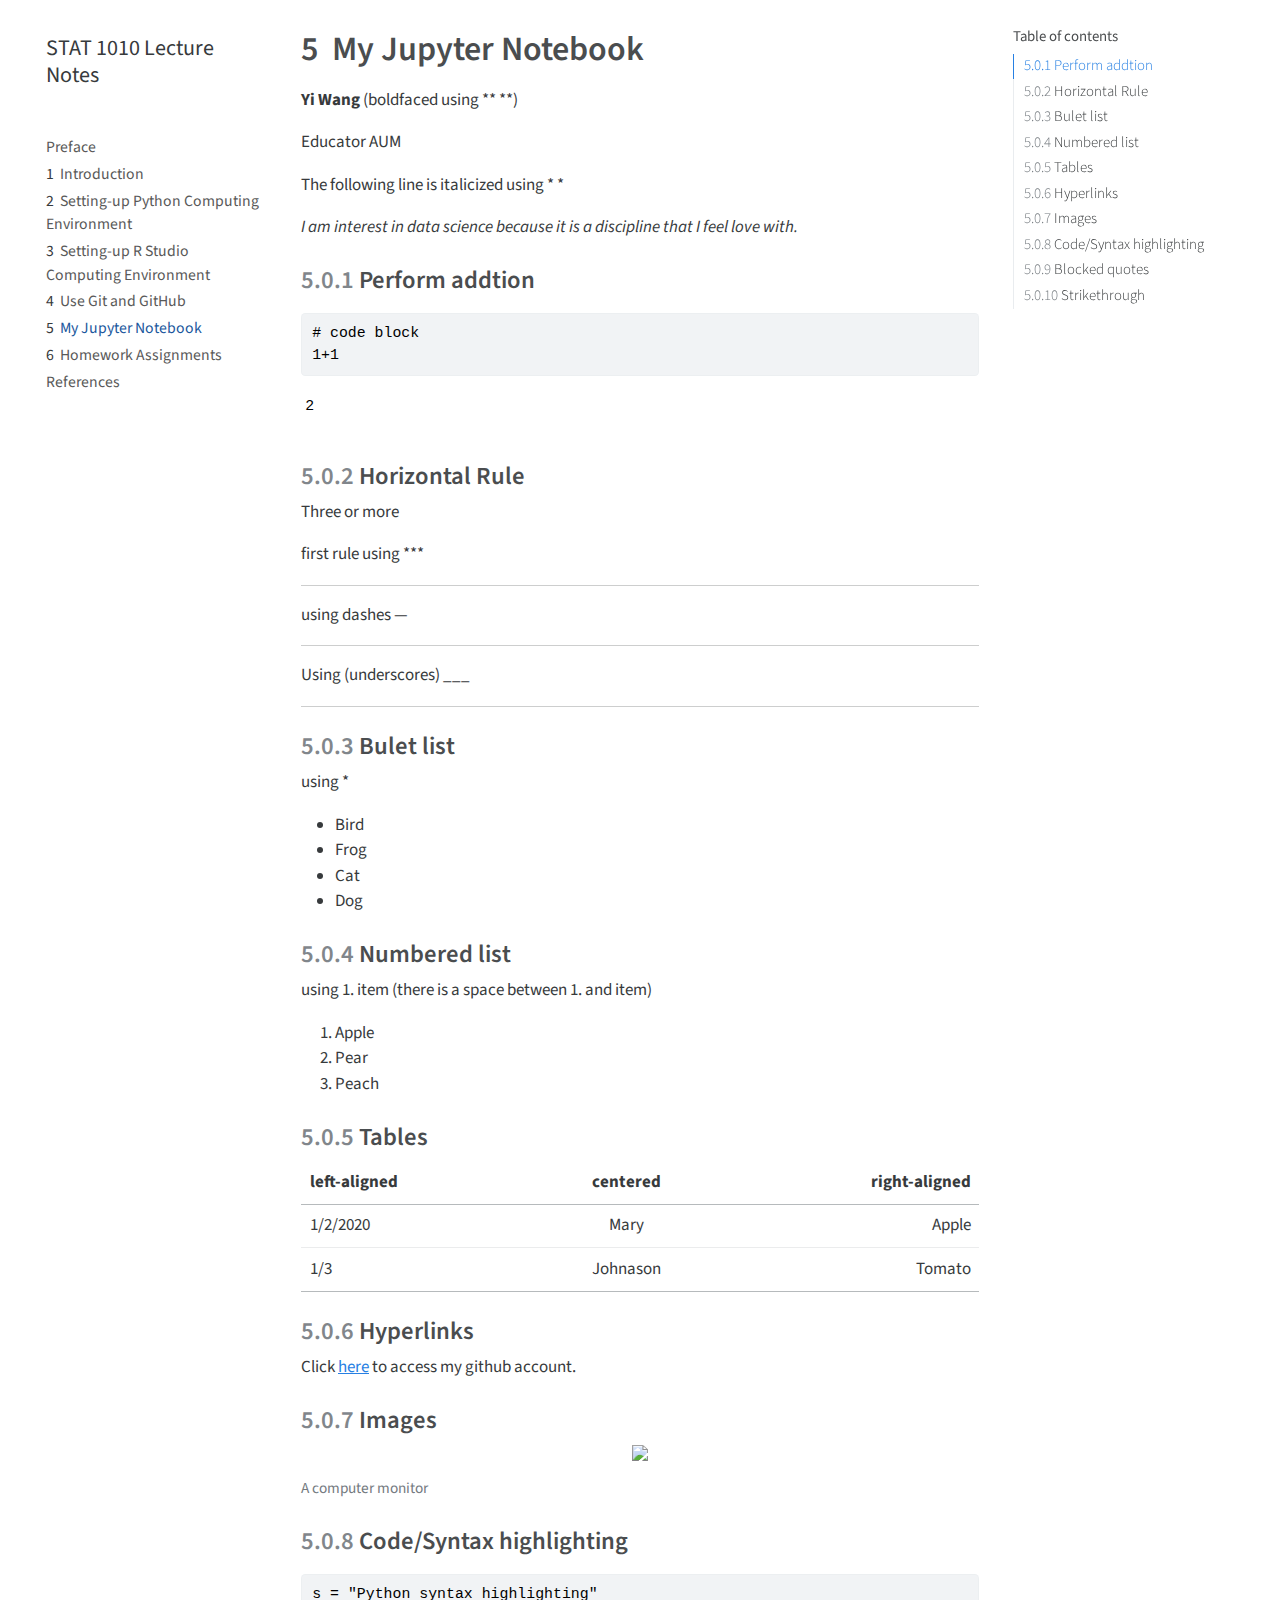
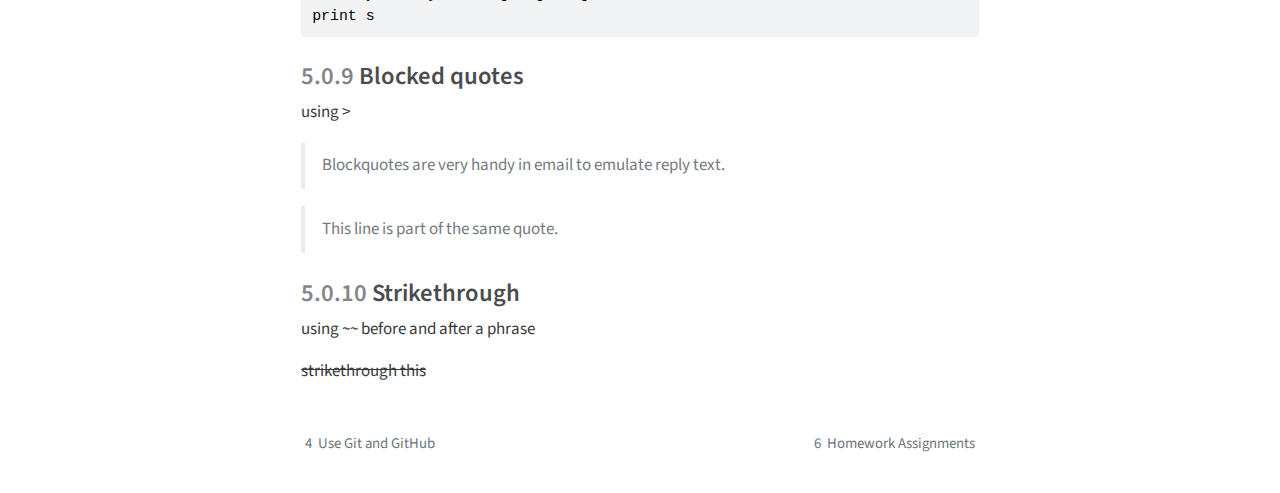
==== docs/1_lab_markdown.html @ 0e229c3f "Added assignment list" ====
<!DOCTYPE html>
<html xmlns="http://www.w3.org/1999/xhtml" lang="en" xml:lang="en"><head>

<meta charset="utf-8">
<meta name="generator" content="quarto-1.3.450">

<meta name="viewport" content="width=device-width, initial-scale=1.0, user-scalable=yes">


<title>STAT 1010 Lecture Notes - 5&nbsp; My Jupyter Notebook</title>
<style>
code{white-space: pre-wrap;}
span.smallcaps{font-variant: small-caps;}
div.columns{display: flex; gap: min(4vw, 1.5em);}
div.column{flex: auto; overflow-x: auto;}
div.hanging-indent{margin-left: 1.5em; text-indent: -1.5em;}
ul.task-list{list-style: none;}
ul.task-list li input[type="checkbox"] {
  width: 0.8em;
  margin: 0 0.8em 0.2em -1em; /* quarto-specific, see https://github.com/quarto-dev/quarto-cli/issues/4556 */ 
  vertical-align: middle;
}
/* CSS for syntax highlighting */
pre > code.sourceCode { white-space: pre; position: relative; }
pre > code.sourceCode > span { display: inline-block; line-height: 1.25; }
pre > code.sourceCode > span:empty { height: 1.2em; }
.sourceCode { overflow: visible; }
code.sourceCode > span { color: inherit; text-decoration: inherit; }
div.sourceCode { margin: 1em 0; }
pre.sourceCode { margin: 0; }
@media screen {
div.sourceCode { overflow: auto; }
}
@media print {
pre > code.sourceCode { white-space: pre-wrap; }
pre > code.sourceCode > span { text-indent: -5em; padding-left: 5em; }
}
pre.numberSource code
  { counter-reset: source-line 0; }
pre.numberSource code > span
  { position: relative; left: -4em; counter-increment: source-line; }
pre.numberSource code > span > a:first-child::before
  { content: counter(source-line);
    position: relative; left: -1em; text-align: right; vertical-align: baseline;
    border: none; display: inline-block;
    -webkit-touch-callout: none; -webkit-user-select: none;
    -khtml-user-select: none; -moz-user-select: none;
    -ms-user-select: none; user-select: none;
    padding: 0 4px; width: 4em;
  }
pre.numberSource { margin-left: 3em;  padding-left: 4px; }
div.sourceCode
  {   }
@media screen {
pre > code.sourceCode > span > a:first-child::before { text-decoration: underline; }
}
</style>


<script src="site_libs/quarto-nav/quarto-nav.js"></script>
<script src="site_libs/quarto-nav/headroom.min.js"></script>
<script src="site_libs/clipboard/clipboard.min.js"></script>
<script src="site_libs/quarto-search/autocomplete.umd.js"></script>
<script src="site_libs/quarto-search/fuse.min.js"></script>
<script src="site_libs/quarto-search/quarto-search.js"></script>
<meta name="quarto:offset" content="./">
<link href="./assignment.html" rel="next">
<link href="./git.html" rel="prev">
<script src="site_libs/quarto-html/quarto.js"></script>
<script src="site_libs/quarto-html/popper.min.js"></script>
<script src="site_libs/quarto-html/tippy.umd.min.js"></script>
<script src="site_libs/quarto-html/anchor.min.js"></script>
<link href="site_libs/quarto-html/tippy.css" rel="stylesheet">
<link href="site_libs/quarto-html/quarto-syntax-highlighting.css" rel="stylesheet" id="quarto-text-highlighting-styles">
<script src="site_libs/bootstrap/bootstrap.min.js"></script>
<link href="site_libs/bootstrap/bootstrap-icons.css" rel="stylesheet">
<link href="site_libs/bootstrap/bootstrap.min.css" rel="stylesheet" id="quarto-bootstrap" data-mode="light">
<script id="quarto-search-options" type="application/json">{
  "location": "sidebar",
  "copy-button": false,
  "collapse-after": 3,
  "panel-placement": "start",
  "type": "textbox",
  "limit": 20,
  "language": {
    "search-no-results-text": "No results",
    "search-matching-documents-text": "matching documents",
    "search-copy-link-title": "Copy link to search",
    "search-hide-matches-text": "Hide additional matches",
    "search-more-match-text": "more match in this document",
    "search-more-matches-text": "more matches in this document",
    "search-clear-button-title": "Clear",
    "search-detached-cancel-button-title": "Cancel",
    "search-submit-button-title": "Submit",
    "search-label": "Search"
  }
}</script>


</head>

<body class="nav-sidebar floating">

<div id="quarto-search-results"></div>
  <header id="quarto-header" class="headroom fixed-top">
  <nav class="quarto-secondary-nav">
    <div class="container-fluid d-flex">
      <button type="button" class="quarto-btn-toggle btn" data-bs-toggle="collapse" data-bs-target="#quarto-sidebar,#quarto-sidebar-glass" aria-controls="quarto-sidebar" aria-expanded="false" aria-label="Toggle sidebar navigation" onclick="if (window.quartoToggleHeadroom) { window.quartoToggleHeadroom(); }">
        <i class="bi bi-layout-text-sidebar-reverse"></i>
      </button>
      <nav class="quarto-page-breadcrumbs" aria-label="breadcrumb"><ol class="breadcrumb"><li class="breadcrumb-item"><a href="./1_lab_markdown.html"><span class="chapter-number">5</span>&nbsp; <span class="chapter-title">My Jupyter Notebook</span></a></li></ol></nav>
      <a class="flex-grow-1" role="button" data-bs-toggle="collapse" data-bs-target="#quarto-sidebar,#quarto-sidebar-glass" aria-controls="quarto-sidebar" aria-expanded="false" aria-label="Toggle sidebar navigation" onclick="if (window.quartoToggleHeadroom) { window.quartoToggleHeadroom(); }">      
      </a>
      <button type="button" class="btn quarto-search-button" aria-label="" onclick="window.quartoOpenSearch();">
        <i class="bi bi-search"></i>
      </button>
    </div>
  </nav>
</header>
<!-- content -->
<div id="quarto-content" class="quarto-container page-columns page-rows-contents page-layout-article">
<!-- sidebar -->
  <nav id="quarto-sidebar" class="sidebar collapse collapse-horizontal sidebar-navigation floating overflow-auto">
    <div class="pt-lg-2 mt-2 text-left sidebar-header">
    <div class="sidebar-title mb-0 py-0">
      <a href="./">STAT 1010 Lecture Notes</a> 
    </div>
      </div>
        <div class="mt-2 flex-shrink-0 align-items-center">
        <div class="sidebar-search">
        <div id="quarto-search" class="" title="Search"></div>
        </div>
        </div>
    <div class="sidebar-menu-container"> 
    <ul class="list-unstyled mt-1">
        <li class="sidebar-item">
  <div class="sidebar-item-container"> 
  <a href="./index.html" class="sidebar-item-text sidebar-link">
 <span class="menu-text">Preface</span></a>
  </div>
</li>
        <li class="sidebar-item">
  <div class="sidebar-item-container"> 
  <a href="./intro.html" class="sidebar-item-text sidebar-link">
 <span class="menu-text"><span class="chapter-number">1</span>&nbsp; <span class="chapter-title">Introduction</span></span></a>
  </div>
</li>
        <li class="sidebar-item">
  <div class="sidebar-item-container"> 
  <a href="./python_comp_env.html" class="sidebar-item-text sidebar-link">
 <span class="menu-text"><span class="chapter-number">2</span>&nbsp; <span class="chapter-title">Setting-up Python Computing Environment</span></span></a>
  </div>
</li>
        <li class="sidebar-item">
  <div class="sidebar-item-container"> 
  <a href="./r_comp_env.html" class="sidebar-item-text sidebar-link">
 <span class="menu-text"><span class="chapter-number">3</span>&nbsp; <span class="chapter-title">Setting-up R Studio Computing Environment</span></span></a>
  </div>
</li>
        <li class="sidebar-item">
  <div class="sidebar-item-container"> 
  <a href="./git.html" class="sidebar-item-text sidebar-link">
 <span class="menu-text"><span class="chapter-number">4</span>&nbsp; <span class="chapter-title">Use Git and GitHub</span></span></a>
  </div>
</li>
        <li class="sidebar-item">
  <div class="sidebar-item-container"> 
  <a href="./1_lab_markdown.html" class="sidebar-item-text sidebar-link active">
 <span class="menu-text"><span class="chapter-number">5</span>&nbsp; <span class="chapter-title">My Jupyter Notebook</span></span></a>
  </div>
</li>
        <li class="sidebar-item">
  <div class="sidebar-item-container"> 
  <a href="./assignment.html" class="sidebar-item-text sidebar-link">
 <span class="menu-text"><span class="chapter-number">6</span>&nbsp; <span class="chapter-title">Homework Assignments</span></span></a>
  </div>
</li>
        <li class="sidebar-item">
  <div class="sidebar-item-container"> 
  <a href="./references.html" class="sidebar-item-text sidebar-link">
 <span class="menu-text">References</span></a>
  </div>
</li>
    </ul>
    </div>
</nav>
<div id="quarto-sidebar-glass" data-bs-toggle="collapse" data-bs-target="#quarto-sidebar,#quarto-sidebar-glass"></div>
<!-- margin-sidebar -->
    <div id="quarto-margin-sidebar" class="sidebar margin-sidebar">
        <nav id="TOC" role="doc-toc" class="toc-active">
    <h2 id="toc-title">Table of contents</h2>
   
  <ul>
  <li><a href="#perform-addtion" id="toc-perform-addtion" class="nav-link active" data-scroll-target="#perform-addtion"><span class="header-section-number">5.0.1</span> Perform addtion</a></li>
  <li><a href="#horizontal-rule" id="toc-horizontal-rule" class="nav-link" data-scroll-target="#horizontal-rule"><span class="header-section-number">5.0.2</span> Horizontal Rule</a></li>
  <li><a href="#bulet-list" id="toc-bulet-list" class="nav-link" data-scroll-target="#bulet-list"><span class="header-section-number">5.0.3</span> Bulet list</a></li>
  <li><a href="#numbered-list" id="toc-numbered-list" class="nav-link" data-scroll-target="#numbered-list"><span class="header-section-number">5.0.4</span> Numbered list</a></li>
  <li><a href="#tables" id="toc-tables" class="nav-link" data-scroll-target="#tables"><span class="header-section-number">5.0.5</span> Tables</a></li>
  <li><a href="#hyperlinks" id="toc-hyperlinks" class="nav-link" data-scroll-target="#hyperlinks"><span class="header-section-number">5.0.6</span> Hyperlinks</a></li>
  <li><a href="#images" id="toc-images" class="nav-link" data-scroll-target="#images"><span class="header-section-number">5.0.7</span> Images</a></li>
  <li><a href="#codesyntax-highlighting" id="toc-codesyntax-highlighting" class="nav-link" data-scroll-target="#codesyntax-highlighting"><span class="header-section-number">5.0.8</span> Code/Syntax highlighting</a></li>
  <li><a href="#blocked-quotes" id="toc-blocked-quotes" class="nav-link" data-scroll-target="#blocked-quotes"><span class="header-section-number">5.0.9</span> Blocked quotes</a></li>
  <li><a href="#strikethrough" id="toc-strikethrough" class="nav-link" data-scroll-target="#strikethrough"><span class="header-section-number">5.0.10</span> Strikethrough</a></li>
  </ul>
</nav>
    </div>
<!-- main -->
<main class="content" id="quarto-document-content">

<header id="title-block-header" class="quarto-title-block default">
<div class="quarto-title">
<h1 class="title"><span class="chapter-number">5</span>&nbsp; <span class="chapter-title">My Jupyter Notebook</span></h1>
</div>



<div class="quarto-title-meta">

    
  
    
  </div>
  

</header>

<p><strong>Yi Wang</strong> (boldfaced using ** **)</p>
<p>Educator AUM</p>
<p>The following line is italicized using * *</p>
<p><em>I am interest in data science because it is a discipline that I feel love with.</em></p>
<section id="perform-addtion" class="level3" data-number="5.0.1">
<h3 data-number="5.0.1" class="anchored" data-anchor-id="perform-addtion"><span class="header-section-number">5.0.1</span> Perform addtion</h3>
<div class="cell" data-execution_count="3">
<div class="sourceCode cell-code" id="cb1"><pre class="sourceCode python code-with-copy"><code class="sourceCode python"><span id="cb1-1"><a href="#cb1-1" aria-hidden="true" tabindex="-1"></a><span class="co"># code block</span></span>
<span id="cb1-2"><a href="#cb1-2" aria-hidden="true" tabindex="-1"></a><span class="dv">1</span><span class="op">+</span><span class="dv">1</span></span></code><button title="Copy to Clipboard" class="code-copy-button"><i class="bi"></i></button></pre></div>
<div class="cell-output cell-output-display" data-execution_count="3">
<pre><code>2</code></pre>
</div>
</div>
</section>
<section id="horizontal-rule" class="level3" data-number="5.0.2">
<h3 data-number="5.0.2" class="anchored" data-anchor-id="horizontal-rule"><span class="header-section-number">5.0.2</span> Horizontal Rule</h3>
<p>Three or more</p>
<p>first rule using ***</p>
<hr>
<p>using dashes —</p>
<hr>
<p>Using (underscores) ___</p>
<hr>
</section>
<section id="bulet-list" class="level3" data-number="5.0.3">
<h3 data-number="5.0.3" class="anchored" data-anchor-id="bulet-list"><span class="header-section-number">5.0.3</span> Bulet list</h3>
<p>using *</p>
<ul>
<li>Bird</li>
<li>Frog</li>
<li>Cat</li>
<li>Dog</li>
</ul>
</section>
<section id="numbered-list" class="level3" data-number="5.0.4">
<h3 data-number="5.0.4" class="anchored" data-anchor-id="numbered-list"><span class="header-section-number">5.0.4</span> Numbered list</h3>
<p>using 1. item (there is a space between 1. and item)</p>
<ol type="1">
<li>Apple</li>
<li>Pear</li>
<li>Peach</li>
</ol>
</section>
<section id="tables" class="level3" data-number="5.0.5">
<h3 data-number="5.0.5" class="anchored" data-anchor-id="tables"><span class="header-section-number">5.0.5</span> Tables</h3>
<table class="table">
<thead>
<tr class="header">
<th style="text-align: left;">left-aligned</th>
<th style="text-align: center;">centered</th>
<th style="text-align: right;">right-aligned</th>
</tr>
</thead>
<tbody>
<tr class="odd">
<td style="text-align: left;">1/2/2020</td>
<td style="text-align: center;">Mary</td>
<td style="text-align: right;">Apple</td>
</tr>
<tr class="even">
<td style="text-align: left;">1/3</td>
<td style="text-align: center;">Johnason</td>
<td style="text-align: right;">Tomato</td>
</tr>
</tbody>
</table>
</section>
<section id="hyperlinks" class="level3" data-number="5.0.6">
<h3 data-number="5.0.6" class="anchored" data-anchor-id="hyperlinks"><span class="header-section-number">5.0.6</span> Hyperlinks</h3>
<p>Click <a href="https://github.com/ywanglab">here</a> to access my github account.</p>
</section>
<section id="images" class="level3" data-number="5.0.7">
<h3 data-number="5.0.7" class="anchored" data-anchor-id="images"><span class="header-section-number">5.0.7</span> Images</h3>
<div class="quarto-figure quarto-figure-center">
<figure class="figure">
<p><img src="https://github.com/adam-p/markdown-here/raw/master/src/common/images/icon48.png" class="img-fluid figure-img"></p>
<figcaption class="figure-caption">A computer monitor</figcaption>
</figure>
</div>
</section>
<section id="codesyntax-highlighting" class="level3" data-number="5.0.8">
<h3 data-number="5.0.8" class="anchored" data-anchor-id="codesyntax-highlighting"><span class="header-section-number">5.0.8</span> Code/Syntax highlighting</h3>
<div class="sourceCode" id="cb3"><pre class="sourceCode python code-with-copy"><code class="sourceCode python"><span id="cb3-1"><a href="#cb3-1" aria-hidden="true" tabindex="-1"></a>s <span class="op">=</span> <span class="st">"Python syntax highlighting"</span></span>
<span id="cb3-2"><a href="#cb3-2" aria-hidden="true" tabindex="-1"></a><span class="bu">print</span> s</span></code><button title="Copy to Clipboard" class="code-copy-button"><i class="bi"></i></button></pre></div>
</section>
<section id="blocked-quotes" class="level3" data-number="5.0.9">
<h3 data-number="5.0.9" class="anchored" data-anchor-id="blocked-quotes"><span class="header-section-number">5.0.9</span> Blocked quotes</h3>
<p>using &gt;</p>
<blockquote class="blockquote">
<p>Blockquotes are very handy in email to emulate reply text.</p>
</blockquote>
<blockquote class="blockquote">
<p>This line is part of the same quote.</p>
</blockquote>
</section>
<section id="strikethrough" class="level3" data-number="5.0.10">
<h3 data-number="5.0.10" class="anchored" data-anchor-id="strikethrough"><span class="header-section-number">5.0.10</span> Strikethrough</h3>
<p>using ~~ before and after a phrase</p>
<p><del>strikethrough this</del></p>


</section>

</main> <!-- /main -->
<script id="quarto-html-after-body" type="application/javascript">
window.document.addEventListener("DOMContentLoaded", function (event) {
  const toggleBodyColorMode = (bsSheetEl) => {
    const mode = bsSheetEl.getAttribute("data-mode");
    const bodyEl = window.document.querySelector("body");
    if (mode === "dark") {
      bodyEl.classList.add("quarto-dark");
      bodyEl.classList.remove("quarto-light");
    } else {
      bodyEl.classList.add("quarto-light");
      bodyEl.classList.remove("quarto-dark");
    }
  }
  const toggleBodyColorPrimary = () => {
    const bsSheetEl = window.document.querySelector("link#quarto-bootstrap");
    if (bsSheetEl) {
      toggleBodyColorMode(bsSheetEl);
    }
  }
  toggleBodyColorPrimary();  
  const icon = "";
  const anchorJS = new window.AnchorJS();
  anchorJS.options = {
    placement: 'right',
    icon: icon
  };
  anchorJS.add('.anchored');
  const isCodeAnnotation = (el) => {
    for (const clz of el.classList) {
      if (clz.startsWith('code-annotation-')) {                     
        return true;
      }
    }
    return false;
  }
  const clipboard = new window.ClipboardJS('.code-copy-button', {
    text: function(trigger) {
      const codeEl = trigger.previousElementSibling.cloneNode(true);
      for (const childEl of codeEl.children) {
        if (isCodeAnnotation(childEl)) {
          childEl.remove();
        }
      }
      return codeEl.innerText;
    }
  });
  clipboard.on('success', function(e) {
    // button target
    const button = e.trigger;
    // don't keep focus
    button.blur();
    // flash "checked"
    button.classList.add('code-copy-button-checked');
    var currentTitle = button.getAttribute("title");
    button.setAttribute("title", "Copied!");
    let tooltip;
    if (window.bootstrap) {
      button.setAttribute("data-bs-toggle", "tooltip");
      button.setAttribute("data-bs-placement", "left");
      button.setAttribute("data-bs-title", "Copied!");
      tooltip = new bootstrap.Tooltip(button, 
        { trigger: "manual", 
          customClass: "code-copy-button-tooltip",
          offset: [0, -8]});
      tooltip.show();    
    }
    setTimeout(function() {
      if (tooltip) {
        tooltip.hide();
        button.removeAttribute("data-bs-title");
        button.removeAttribute("data-bs-toggle");
        button.removeAttribute("data-bs-placement");
      }
      button.setAttribute("title", currentTitle);
      button.classList.remove('code-copy-button-checked');
    }, 1000);
    // clear code selection
    e.clearSelection();
  });
  function tippyHover(el, contentFn) {
    const config = {
      allowHTML: true,
      content: contentFn,
      maxWidth: 500,
      delay: 100,
      arrow: false,
      appendTo: function(el) {
          return el.parentElement;
      },
      interactive: true,
      interactiveBorder: 10,
      theme: 'quarto',
      placement: 'bottom-start'
    };
    window.tippy(el, config); 
  }
  const noterefs = window.document.querySelectorAll('a[role="doc-noteref"]');
  for (var i=0; i<noterefs.length; i++) {
    const ref = noterefs[i];
    tippyHover(ref, function() {
      // use id or data attribute instead here
      let href = ref.getAttribute('data-footnote-href') || ref.getAttribute('href');
      try { href = new URL(href).hash; } catch {}
      const id = href.replace(/^#\/?/, "");
      const note = window.document.getElementById(id);
      return note.innerHTML;
    });
  }
      let selectedAnnoteEl;
      const selectorForAnnotation = ( cell, annotation) => {
        let cellAttr = 'data-code-cell="' + cell + '"';
        let lineAttr = 'data-code-annotation="' +  annotation + '"';
        const selector = 'span[' + cellAttr + '][' + lineAttr + ']';
        return selector;
      }
      const selectCodeLines = (annoteEl) => {
        const doc = window.document;
        const targetCell = annoteEl.getAttribute("data-target-cell");
        const targetAnnotation = annoteEl.getAttribute("data-target-annotation");
        const annoteSpan = window.document.querySelector(selectorForAnnotation(targetCell, targetAnnotation));
        const lines = annoteSpan.getAttribute("data-code-lines").split(",");
        const lineIds = lines.map((line) => {
          return targetCell + "-" + line;
        })
        let top = null;
        let height = null;
        let parent = null;
        if (lineIds.length > 0) {
            //compute the position of the single el (top and bottom and make a div)
            const el = window.document.getElementById(lineIds[0]);
            top = el.offsetTop;
            height = el.offsetHeight;
            parent = el.parentElement.parentElement;
          if (lineIds.length > 1) {
            const lastEl = window.document.getElementById(lineIds[lineIds.length - 1]);
            const bottom = lastEl.offsetTop + lastEl.offsetHeight;
            height = bottom - top;
          }
          if (top !== null && height !== null && parent !== null) {
            // cook up a div (if necessary) and position it 
            let div = window.document.getElementById("code-annotation-line-highlight");
            if (div === null) {
              div = window.document.createElement("div");
              div.setAttribute("id", "code-annotation-line-highlight");
              div.style.position = 'absolute';
              parent.appendChild(div);
            }
            div.style.top = top - 2 + "px";
            div.style.height = height + 4 + "px";
            let gutterDiv = window.document.getElementById("code-annotation-line-highlight-gutter");
            if (gutterDiv === null) {
              gutterDiv = window.document.createElement("div");
              gutterDiv.setAttribute("id", "code-annotation-line-highlight-gutter");
              gutterDiv.style.position = 'absolute';
              const codeCell = window.document.getElementById(targetCell);
              const gutter = codeCell.querySelector('.code-annotation-gutter');
              gutter.appendChild(gutterDiv);
            }
            gutterDiv.style.top = top - 2 + "px";
            gutterDiv.style.height = height + 4 + "px";
          }
          selectedAnnoteEl = annoteEl;
        }
      };
      const unselectCodeLines = () => {
        const elementsIds = ["code-annotation-line-highlight", "code-annotation-line-highlight-gutter"];
        elementsIds.forEach((elId) => {
          const div = window.document.getElementById(elId);
          if (div) {
            div.remove();
          }
        });
        selectedAnnoteEl = undefined;
      };
      // Attach click handler to the DT
      const annoteDls = window.document.querySelectorAll('dt[data-target-cell]');
      for (const annoteDlNode of annoteDls) {
        annoteDlNode.addEventListener('click', (event) => {
          const clickedEl = event.target;
          if (clickedEl !== selectedAnnoteEl) {
            unselectCodeLines();
            const activeEl = window.document.querySelector('dt[data-target-cell].code-annotation-active');
            if (activeEl) {
              activeEl.classList.remove('code-annotation-active');
            }
            selectCodeLines(clickedEl);
            clickedEl.classList.add('code-annotation-active');
          } else {
            // Unselect the line
            unselectCodeLines();
            clickedEl.classList.remove('code-annotation-active');
          }
        });
      }
  const findCites = (el) => {
    const parentEl = el.parentElement;
    if (parentEl) {
      const cites = parentEl.dataset.cites;
      if (cites) {
        return {
          el,
          cites: cites.split(' ')
        };
      } else {
        return findCites(el.parentElement)
      }
    } else {
      return undefined;
    }
  };
  var bibliorefs = window.document.querySelectorAll('a[role="doc-biblioref"]');
  for (var i=0; i<bibliorefs.length; i++) {
    const ref = bibliorefs[i];
    const citeInfo = findCites(ref);
    if (citeInfo) {
      tippyHover(citeInfo.el, function() {
        var popup = window.document.createElement('div');
        citeInfo.cites.forEach(function(cite) {
          var citeDiv = window.document.createElement('div');
          citeDiv.classList.add('hanging-indent');
          citeDiv.classList.add('csl-entry');
          var biblioDiv = window.document.getElementById('ref-' + cite);
          if (biblioDiv) {
            citeDiv.innerHTML = biblioDiv.innerHTML;
          }
          popup.appendChild(citeDiv);
        });
        return popup.innerHTML;
      });
    }
  }
});
</script>
<nav class="page-navigation">
  <div class="nav-page nav-page-previous">
      <a href="./git.html" class="pagination-link">
        <i class="bi bi-arrow-left-short"></i> <span class="nav-page-text"><span class="chapter-number">4</span>&nbsp; <span class="chapter-title">Use Git and GitHub</span></span>
      </a>          
  </div>
  <div class="nav-page nav-page-next">
      <a href="./assignment.html" class="pagination-link">
        <span class="nav-page-text"><span class="chapter-number">6</span>&nbsp; <span class="chapter-title">Homework Assignments</span></span> <i class="bi bi-arrow-right-short"></i>
      </a>
  </div>
</nav>
</div> <!-- /content -->



</body></html>
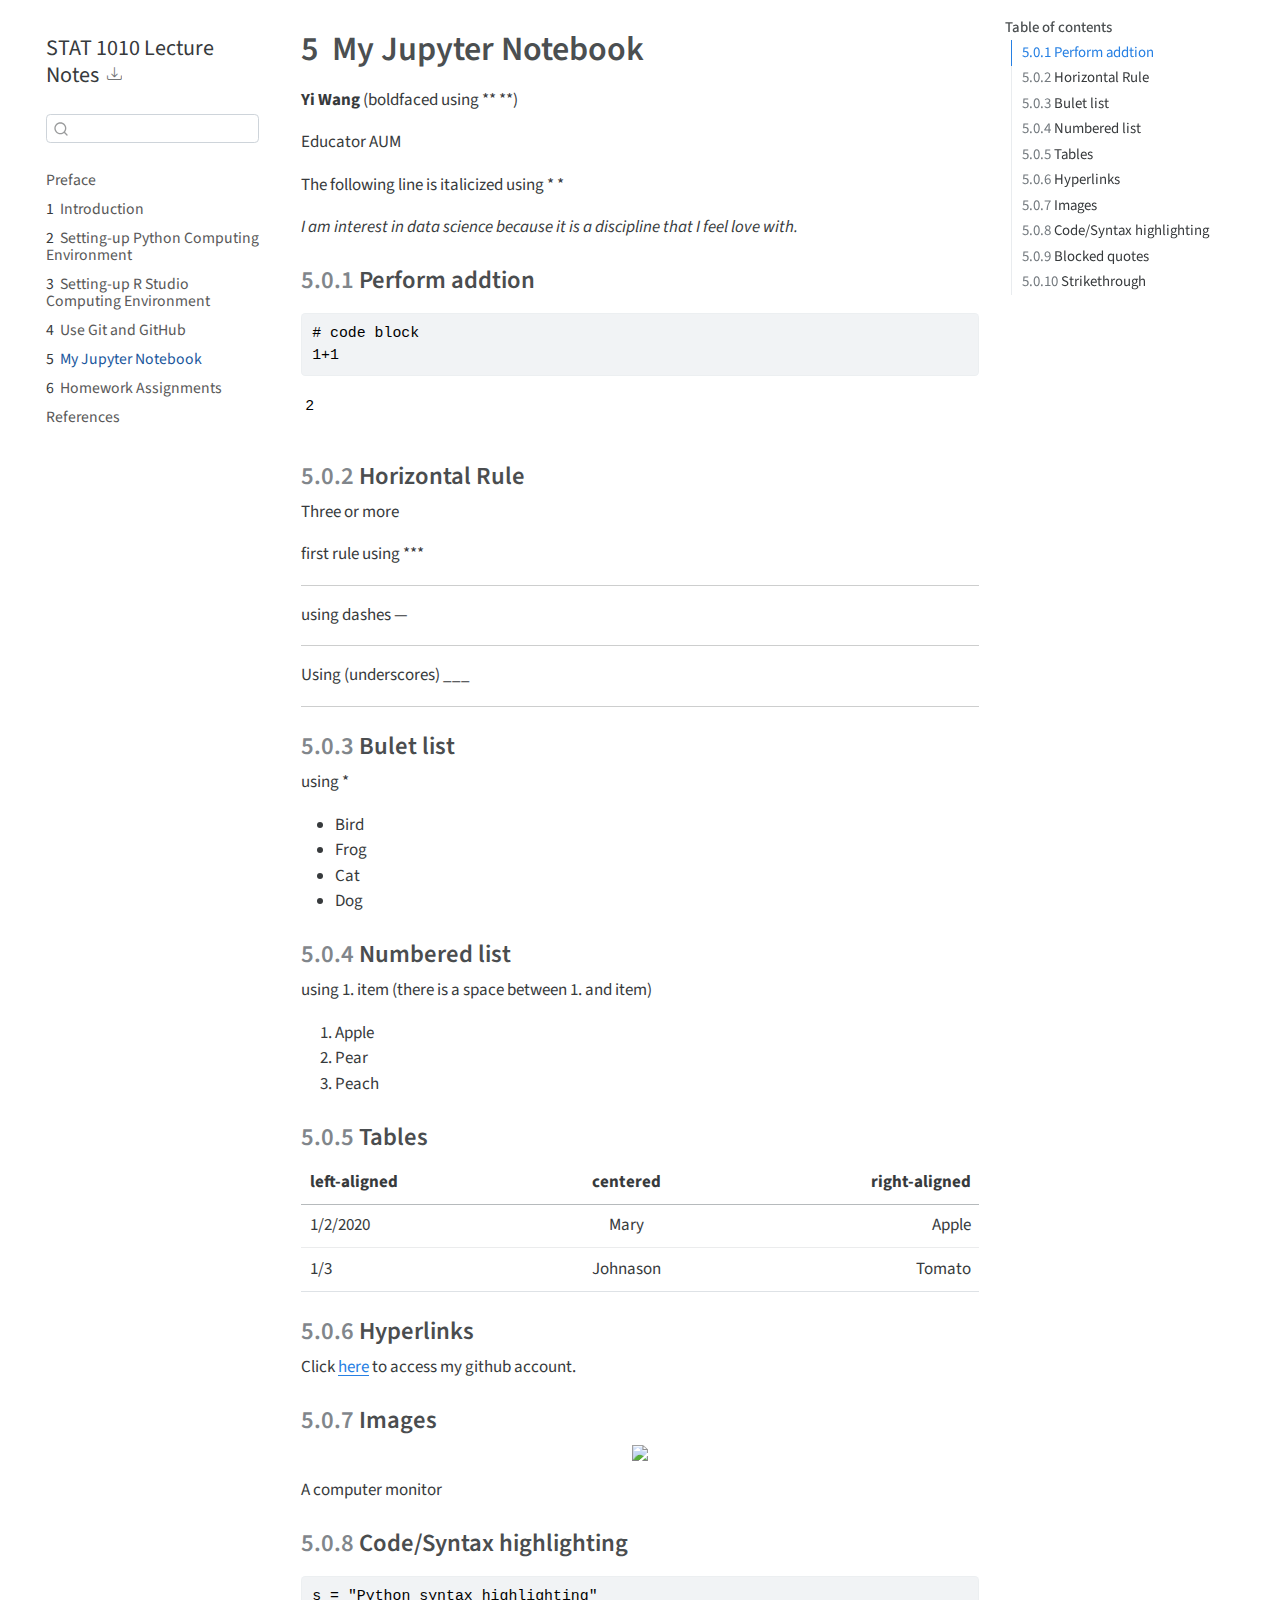
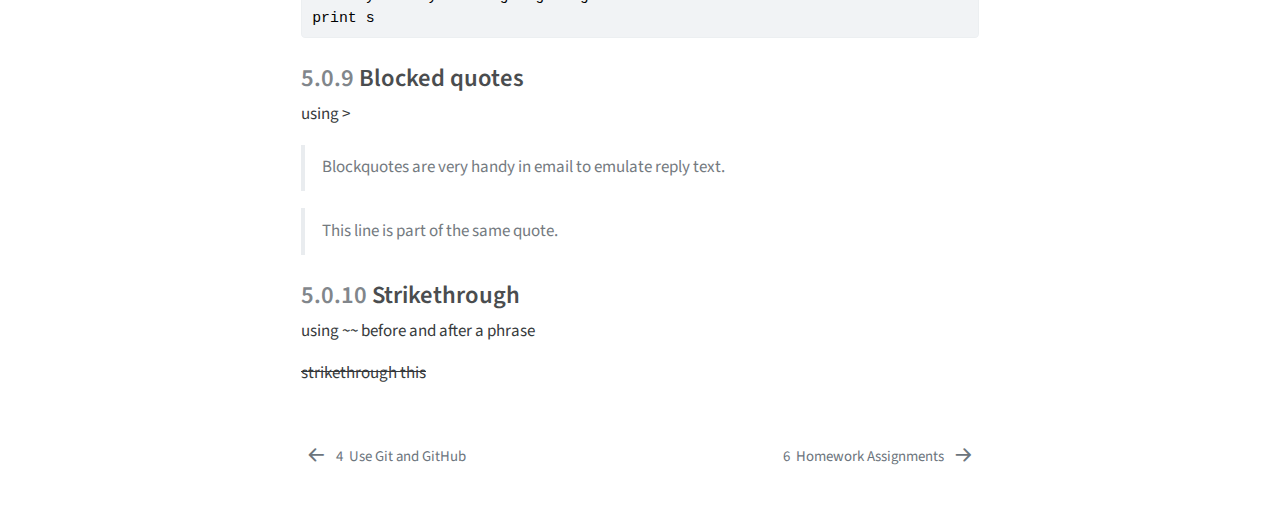
==== commit 2247ab11: "corrected spelling" ====
--- a/docs/1_lab_markdown.html
+++ b/docs/1_lab_markdown.html
@@ -2,7 +2,7 @@
 <html xmlns="http://www.w3.org/1999/xhtml" lang="en" xml:lang="en"><head>
 
 <meta charset="utf-8">
-<meta name="generator" content="quarto-1.3.450">
+<meta name="generator" content="quarto-1.4.398">
 
 <meta name="viewport" content="width=device-width, initial-scale=1.0, user-scalable=yes">
 
@@ -22,7 +22,7 @@
 }
 /* CSS for syntax highlighting */
 pre > code.sourceCode { white-space: pre; position: relative; }
-pre > code.sourceCode > span { display: inline-block; line-height: 1.25; }
+pre > code.sourceCode > span { line-height: 1.25; }
 pre > code.sourceCode > span:empty { height: 1.2em; }
 .sourceCode { overflow: visible; }
 code.sourceCode > span { color: inherit; text-decoration: inherit; }
@@ -81,7 +81,13 @@
   "collapse-after": 3,
   "panel-placement": "start",
   "type": "textbox",
-  "limit": 20,
+  "limit": 50,
+  "keyboard-shortcut": [
+    "f",
+    "/",
+    "s"
+  ],
+  "show-item-context": false,
   "language": {
     "search-no-results-text": "No results",
     "search-matching-documents-text": "matching documents",
@@ -108,9 +114,9 @@
       <button type="button" class="quarto-btn-toggle btn" data-bs-toggle="collapse" data-bs-target="#quarto-sidebar,#quarto-sidebar-glass" aria-controls="quarto-sidebar" aria-expanded="false" aria-label="Toggle sidebar navigation" onclick="if (window.quartoToggleHeadroom) { window.quartoToggleHeadroom(); }">
         <i class="bi bi-layout-text-sidebar-reverse"></i>
       </button>
-      <nav class="quarto-page-breadcrumbs" aria-label="breadcrumb"><ol class="breadcrumb"><li class="breadcrumb-item"><a href="./1_lab_markdown.html"><span class="chapter-number">5</span>&nbsp; <span class="chapter-title">My Jupyter Notebook</span></a></li></ol></nav>
-      <a class="flex-grow-1" role="button" data-bs-toggle="collapse" data-bs-target="#quarto-sidebar,#quarto-sidebar-glass" aria-controls="quarto-sidebar" aria-expanded="false" aria-label="Toggle sidebar navigation" onclick="if (window.quartoToggleHeadroom) { window.quartoToggleHeadroom(); }">      
-      </a>
+        <nav class="quarto-page-breadcrumbs" aria-label="breadcrumb"><ol class="breadcrumb"><li class="breadcrumb-item"><a href="./1_lab_markdown.html"><span class="chapter-number">5</span>&nbsp; <span class="chapter-title">My Jupyter Notebook</span></a></li></ol></nav>
+        <a class="flex-grow-1" role="button" data-bs-toggle="collapse" data-bs-target="#quarto-sidebar,#quarto-sidebar-glass" aria-controls="quarto-sidebar" aria-expanded="false" aria-label="Toggle sidebar navigation" onclick="if (window.quartoToggleHeadroom) { window.quartoToggleHeadroom(); }">      
+        </a>
       <button type="button" class="btn quarto-search-button" aria-label="" onclick="window.quartoOpenSearch();">
         <i class="bi bi-search"></i>
       </button>
@@ -124,6 +130,25 @@
     <div class="pt-lg-2 mt-2 text-left sidebar-header">
     <div class="sidebar-title mb-0 py-0">
       <a href="./">STAT 1010 Lecture Notes</a> 
+        <div class="sidebar-tools-main">
+    <div class="dropdown">
+      <a href="" title="Download" id="quarto-navigation-tool-dropdown-0" class="quarto-navigation-tool dropdown-toggle px-1" data-bs-toggle="dropdown" aria-expanded="false" aria-label="Download"><i class="bi bi-download"></i></a>
+      <ul class="dropdown-menu" aria-labelledby="quarto-navigation-tool-dropdown-0">
+          <li>
+            <a class="dropdown-item sidebar-tools-main-item" href="./STAT-1010-Lecture-Notes.pdf">
+              <i class="bi bi-bi-file-pdf pe-1"></i>
+            Download PDF
+            </a>
+          </li>
+          <li>
+            <a class="dropdown-item sidebar-tools-main-item" href="./STAT-1010-Lecture-Notes.docx">
+              <i class="bi bi-bi-file-word pe-1"></i>
+            Download Docx
+            </a>
+          </li>
+      </ul>
+    </div>
+</div>
     </div>
       </div>
         <div class="mt-2 flex-shrink-0 align-items-center">
@@ -222,7 +247,9 @@
   </div>
   
 
+
 </header>
+
 
 <p><strong>Yi Wang</strong> (boldfaced using ** **)</p>
 <p>Educator AUM</p>
@@ -230,7 +257,7 @@
 <p><em>I am interest in data science because it is a discipline that I feel love with.</em></p>
 <section id="perform-addtion" class="level3" data-number="5.0.1">
 <h3 data-number="5.0.1" class="anchored" data-anchor-id="perform-addtion"><span class="header-section-number">5.0.1</span> Perform addtion</h3>
-<div class="cell" data-execution_count="3">
+<div id="cell-4" class="cell" data-execution_count="3">
 <div class="sourceCode cell-code" id="cb1"><pre class="sourceCode python code-with-copy"><code class="sourceCode python"><span id="cb1-1"><a href="#cb1-1" aria-hidden="true" tabindex="-1"></a><span class="co"># code block</span></span>
 <span id="cb1-2"><a href="#cb1-2" aria-hidden="true" tabindex="-1"></a><span class="dv">1</span><span class="op">+</span><span class="dv">1</span></span></code><button title="Copy to Clipboard" class="code-copy-button"><i class="bi"></i></button></pre></div>
 <div class="cell-output cell-output-display" data-execution_count="3">
@@ -300,7 +327,7 @@
 <div class="quarto-figure quarto-figure-center">
 <figure class="figure">
 <p><img src="https://github.com/adam-p/markdown-here/raw/master/src/common/images/icon48.png" class="img-fluid figure-img"></p>
-<figcaption class="figure-caption">A computer monitor</figcaption>
+<figcaption>A computer monitor</figcaption>
 </figure>
 </div>
 </section>
@@ -407,10 +434,9 @@
     // clear code selection
     e.clearSelection();
   });
-  function tippyHover(el, contentFn) {
+  function tippyHover(el, contentFn, onTriggerFn, onUntriggerFn) {
     const config = {
       allowHTML: true,
-      content: contentFn,
       maxWidth: 500,
       delay: 100,
       arrow: false,
@@ -420,8 +446,17 @@
       interactive: true,
       interactiveBorder: 10,
       theme: 'quarto',
-      placement: 'bottom-start'
+      placement: 'bottom-start',
     };
+    if (contentFn) {
+      config.content = contentFn;
+    }
+    if (onTriggerFn) {
+      config.onTrigger = onTriggerFn;
+    }
+    if (onUntriggerFn) {
+      config.onUntrigger = onUntriggerFn;
+    }
     window.tippy(el, config); 
   }
   const noterefs = window.document.querySelectorAll('a[role="doc-noteref"]');
@@ -434,6 +469,128 @@
       const id = href.replace(/^#\/?/, "");
       const note = window.document.getElementById(id);
       return note.innerHTML;
+    });
+  }
+  const xrefs = window.document.querySelectorAll('a.quarto-xref');
+  const processXRef = (id, note) => {
+    // Strip column container classes
+    const stripColumnClz = (el) => {
+      el.classList.remove("page-full", "page-columns");
+      if (el.children) {
+        for (const child of el.children) {
+          stripColumnClz(child);
+        }
+      }
+    }
+    stripColumnClz(note)
+    const typesetMath = (el) => {
+      if (window.MathJax) {
+        // MathJax Typeset
+        window.MathJax.typeset([el]);
+      } else if (window.katex) {
+        // KaTeX Render
+        var mathElements = el.getElementsByClassName("math");
+        var macros = [];
+        for (var i = 0; i < mathElements.length; i++) {
+          var texText = mathElements[i].firstChild;
+          if (mathElements[i].tagName == "SPAN") {
+            window.katex.render(texText.data, mathElements[i], {
+              displayMode: mathElements[i].classList.contains('display'),
+              throwOnError: false,
+              macros: macros,
+              fleqn: false
+            });
+          }
+        }
+      }
+    }
+    if (id === null || id.startsWith('sec-')) {
+      // Special case sections, only their first couple elements
+      const container = document.createElement("div");
+      if (note.children && note.children.length > 2) {
+        for (let i = 0; i < 2; i++) {
+          container.appendChild(note.children[i].cloneNode(true));
+        }
+        typesetMath(container);
+        return container.innerHTML
+      } else {
+        typesetMath(note);
+        return note.innerHTML;
+      }
+    } else {
+      // Remove any anchor links if they are present
+      const anchorLink = note.querySelector('a.anchorjs-link');
+      if (anchorLink) {
+        anchorLink.remove();
+      }
+      typesetMath(note);
+      return note.innerHTML;
+    }
+  }
+  for (var i=0; i<xrefs.length; i++) {
+    const xref = xrefs[i];
+    tippyHover(xref, undefined, function(instance) {
+      instance.disable();
+      let url = xref.getAttribute('href');
+      let hash = undefined; 
+      if (url.startsWith('#')) {
+        hash = url;
+      } else {
+        try { hash = new URL(url).hash; } catch {}
+      }
+      if (hash) {
+        const id = hash.replace(/^#\/?/, "");
+        const note = window.document.getElementById(id);
+        if (note !== null) {
+          try {
+            const html = processXRef(id, note.cloneNode(true));
+            instance.setContent(html);
+          } finally {
+            instance.enable();
+            instance.show();
+          }
+        } else {
+          // See if we can fetch this
+          fetch(url.split('#')[0])
+          .then(res => res.text())
+          .then(html => {
+            const parser = new DOMParser();
+            const htmlDoc = parser.parseFromString(html, "text/html");
+            const note = htmlDoc.getElementById(id);
+            if (note !== null) {
+              const html = processXRef(id, note);
+              instance.setContent(html);
+            } 
+          }).finally(() => {
+            instance.enable();
+            instance.show();
+          });
+        }
+      } else {
+        // See if we can fetch a full url (with no hash to target)
+        // This is a special case and we should probably do some content thinning / targeting
+        fetch(url)
+        .then(res => res.text())
+        .then(html => {
+          const parser = new DOMParser();
+          const htmlDoc = parser.parseFromString(html, "text/html");
+          const note = htmlDoc.querySelector('main.content');
+          if (note !== null) {
+            // This should only happen for chapter cross references
+            // (since there is no id in the URL)
+            // remove the first header
+            if (note.children.length > 0 && note.children[0].tagName === "HEADER") {
+              note.children[0].remove();
+            }
+            const html = processXRef(null, note);
+            instance.setContent(html);
+          } 
+        }).finally(() => {
+          instance.enable();
+          instance.show();
+        });
+      }
+    }, function(instance) {
     });
   }
       let selectedAnnoteEl;
@@ -477,6 +634,7 @@
             }
             div.style.top = top - 2 + "px";
             div.style.height = height + 4 + "px";
+            div.style.left = 0;
             let gutterDiv = window.document.getElementById("code-annotation-line-highlight-gutter");
             if (gutterDiv === null) {
               gutterDiv = window.document.createElement("div");
@@ -502,6 +660,32 @@
         });
         selectedAnnoteEl = undefined;
       };
+        // Handle positioning of the toggle
+    window.addEventListener(
+      "resize",
+      throttle(() => {
+        elRect = undefined;
+        if (selectedAnnoteEl) {
+          selectCodeLines(selectedAnnoteEl);
+        }
+      }, 10)
+    );
+    function throttle(fn, ms) {
+    let throttle = false;
+    let timer;
+      return (...args) => {
+        if(!throttle) { // first call gets through
+            fn.apply(this, args);
+            throttle = true;
+        } else { // all the others get throttled
+            if(timer) clearTimeout(timer); // cancel #2
+            timer = setTimeout(() => {
+              fn.apply(this, args);
+              timer = throttle = false;
+            }, ms);
+        }
+      };
+    }
       // Attach click handler to the DT
       const annoteDls = window.document.querySelectorAll('dt[data-target-cell]');
       for (const annoteDlNode of annoteDls) {
@@ -577,4 +761,5 @@
 
 
 
+
 </body></html>